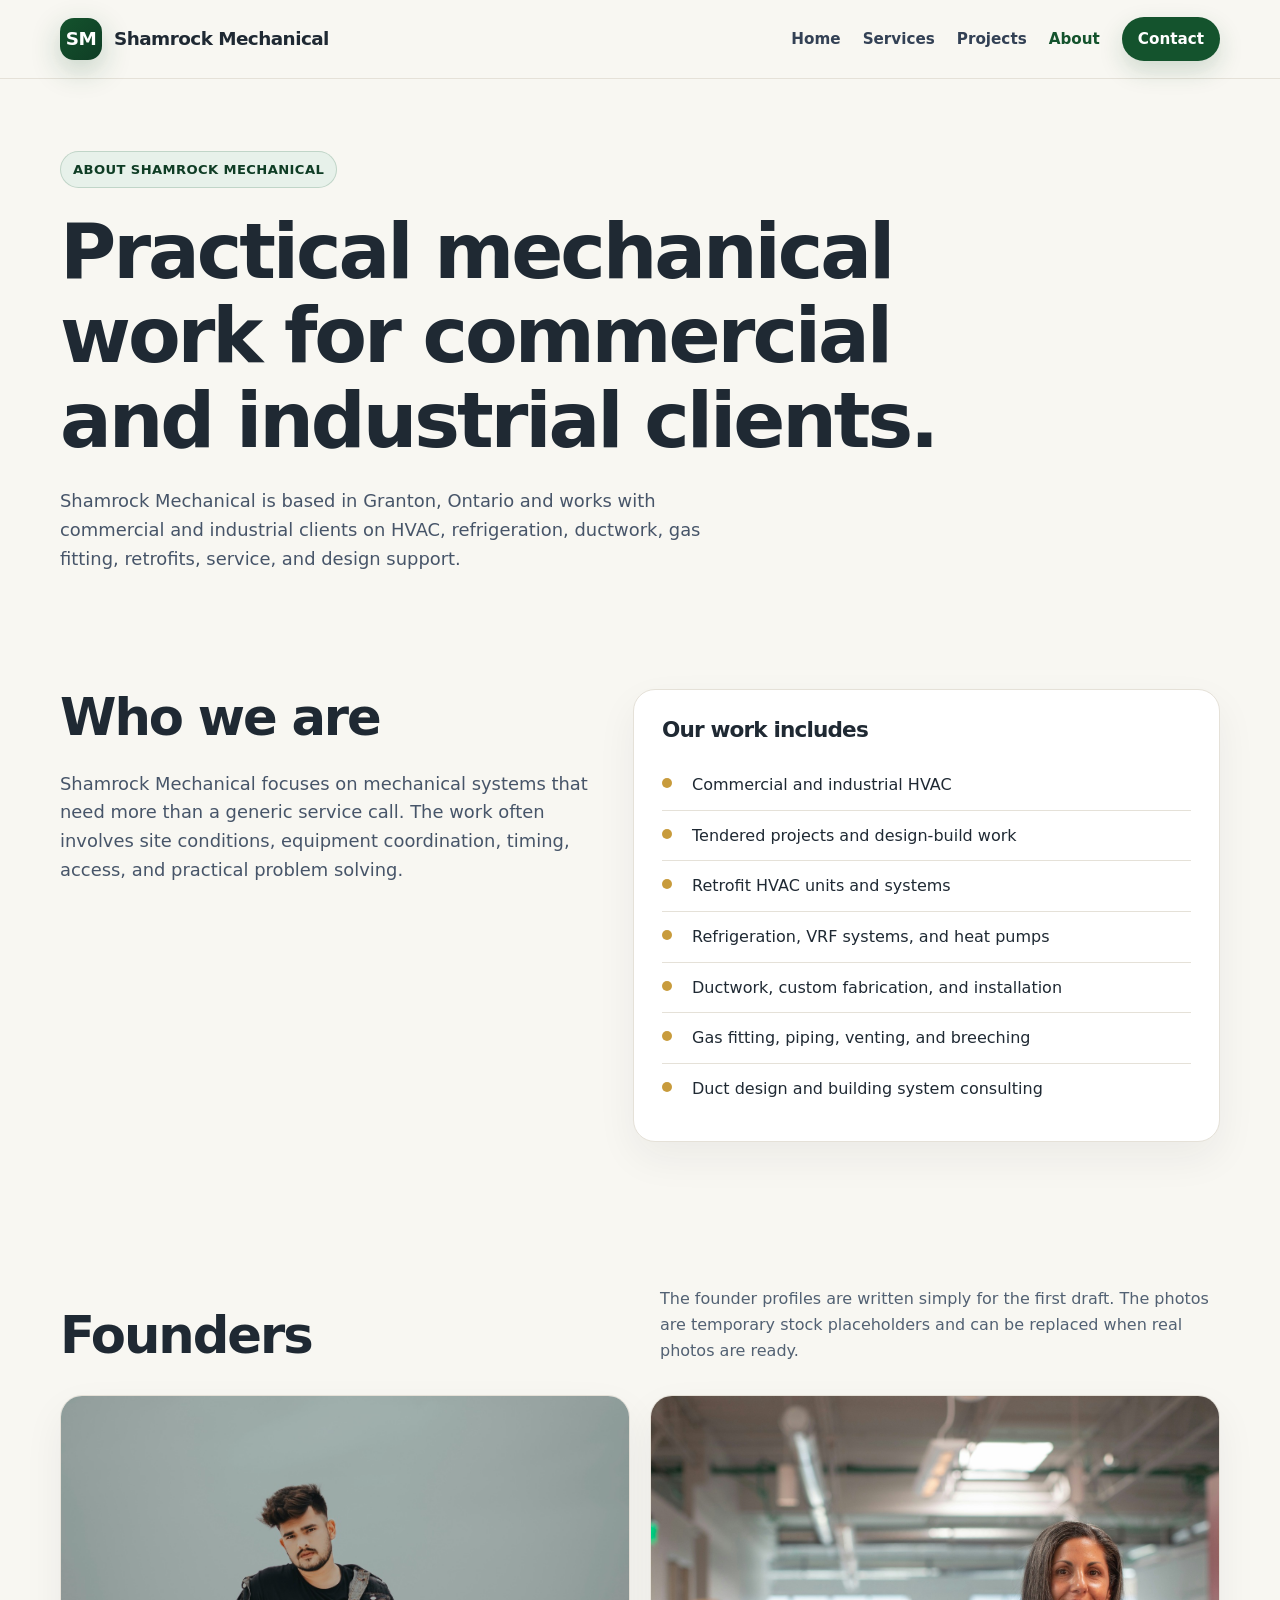
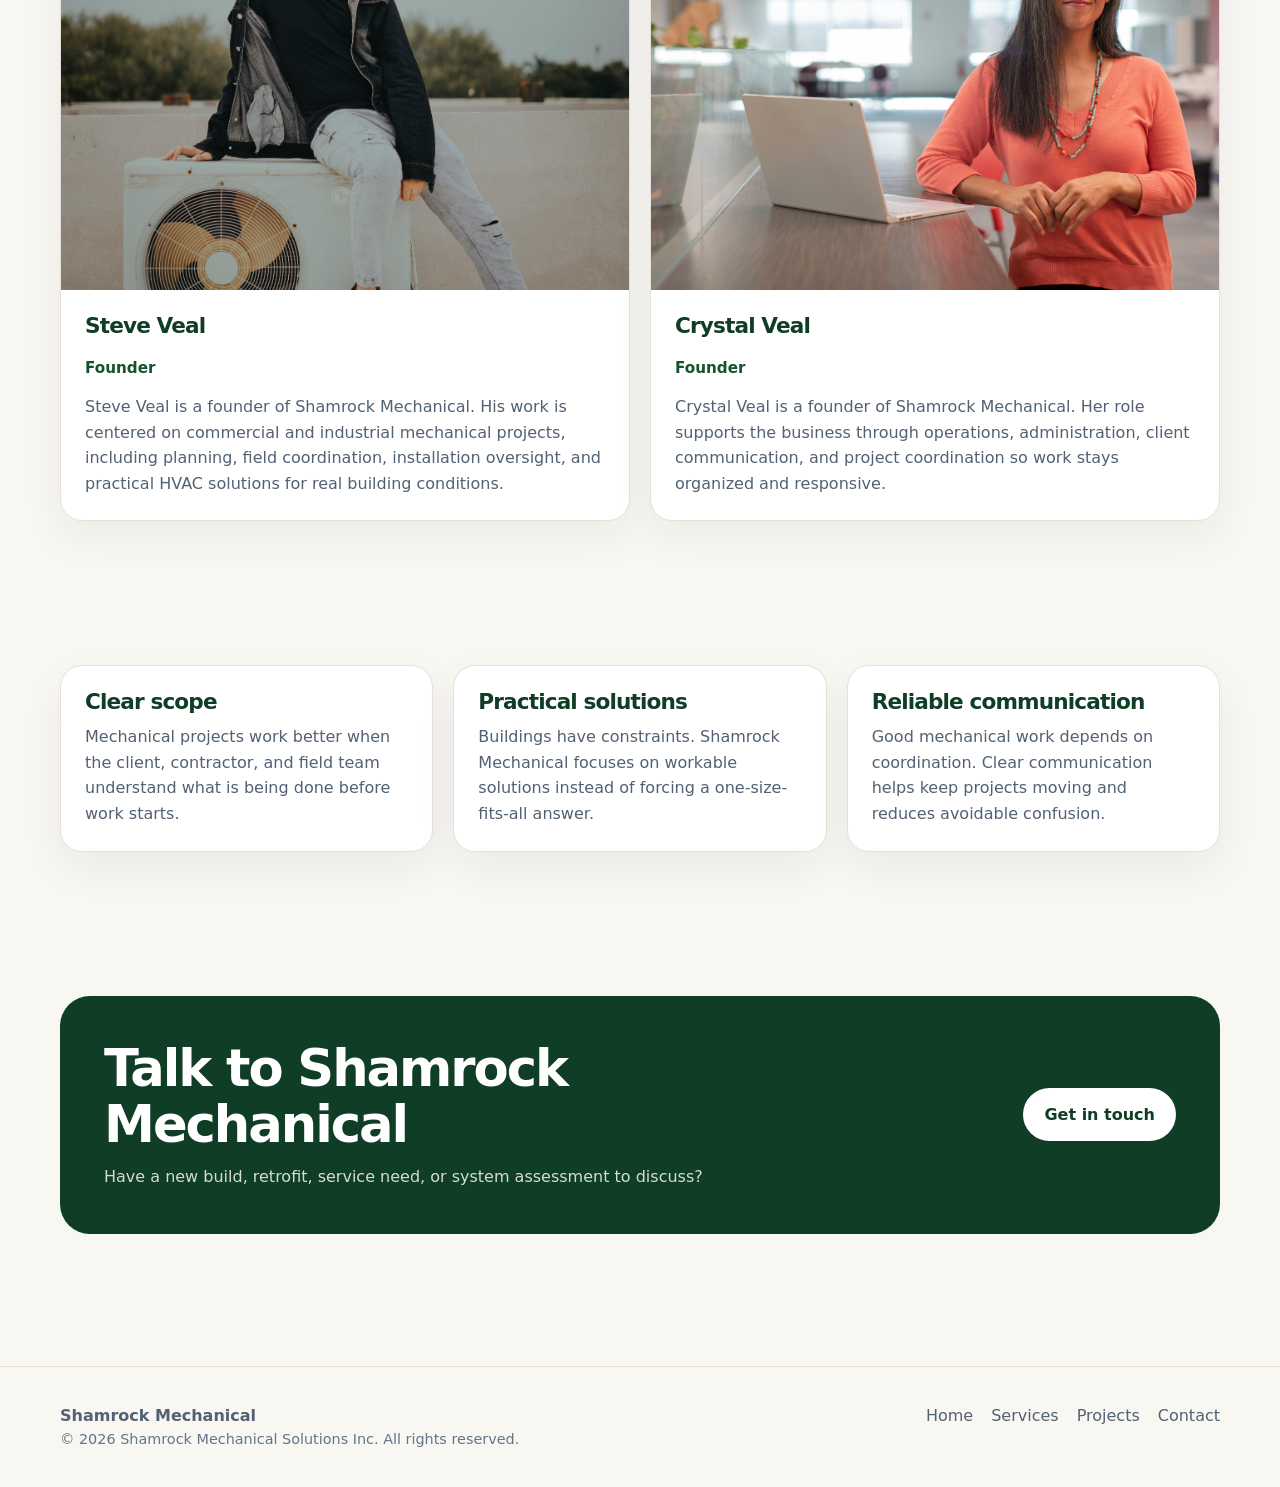
==== about.html @ e5d86e03 "Initial website draft" ====
<!doctype html>
<html lang="en">
<head>
  <meta charset="utf-8">
  <meta name="viewport" content="width=device-width, initial-scale=1">
  <title>About | Shamrock Mechanical</title>
  <meta name="description" content="Learn about Shamrock Mechanical, a commercial and industrial HVAC company based in Granton, Ontario.">
  <link rel="stylesheet" href="styles.css">
</head>
<body>
  <header class="site-header">
    <div class="container nav">
      <a class="brand" href="index.html"><span class="brand-mark">SM</span><span>Shamrock Mechanical</span></a>
      <nav class="nav-links" aria-label="Main navigation">
        <a href="index.html">Home</a>
        <a href="services.html">Services</a>
        <a href="projects.html">Projects</a>
        <a class="active" href="about.html">About</a>
        <a class="nav-cta" href="contact.html">Contact</a>
      </nav>
    </div>
  </header>

  <main>
    <section class="page-hero">
      <div class="container">
        <span class="kicker">About Shamrock Mechanical</span>
        <h1>Practical mechanical work for commercial and industrial clients.</h1>
        <p class="lede">Shamrock Mechanical is based in Granton, Ontario and works with commercial and industrial clients on HVAC, refrigeration, ductwork, gas fitting, retrofits, service, and design support.</p>
      </div>
    </section>

    <section class="section">
      <div class="container split">
        <div>
          <h2>Who we are</h2>
          <p class="lede">Shamrock Mechanical focuses on mechanical systems that need more than a generic service call. The work often involves site conditions, equipment coordination, timing, access, and practical problem solving.</p>
        </div>
        <div class="panel">
          <h3>Our work includes</h3>
          <ul class="check-list">
            <li>Commercial and industrial HVAC</li>
            <li>Tendered projects and design-build work</li>
            <li>Retrofit HVAC units and systems</li>
            <li>Refrigeration, VRF systems, and heat pumps</li>
            <li>Ductwork, custom fabrication, and installation</li>
            <li>Gas fitting, piping, venting, and breeching</li>
            <li>Duct design and building system consulting</li>
          </ul>
        </div>
      </div>
    </section>

    <section class="section">
      <div class="container">
        <div class="section-header">
          <h2>Founders</h2>
          <p>The founder profiles are written simply for the first draft. The photos are temporary stock placeholders and can be replaced when real photos are ready.</p>
        </div>
        <!-- Founder photos are temporary placeholders. Replace with real photos when available. -->
        <div class="grid-2">
          <article class="card team-card">
            <img src="assets/images/steve-veal-placeholder.jpg" alt="Steve Veal">
            <div class="team-copy">
              <h3>Steve Veal</h3>
              <span class="role">Founder</span>
              <p>Steve Veal is a founder of Shamrock Mechanical. His work is centered on commercial and industrial mechanical projects, including planning, field coordination, installation oversight, and practical HVAC solutions for real building conditions.</p>
            </div>
          </article>
          <article class="card team-card">
            <img src="assets/images/crystal-veal-placeholder.jpg" alt="Crystal Veal">
            <div class="team-copy">
              <h3>Crystal Veal</h3>
              <span class="role">Founder</span>
              <p>Crystal Veal is a founder of Shamrock Mechanical. Her role supports the business through operations, administration, client communication, and project coordination so work stays organized and responsive.</p>
            </div>
          </article>
        </div>
      </div>
    </section>

    <section class="section">
      <div class="container grid-3">
        <article class="card">
          <h3>Clear scope</h3>
          <p>Mechanical projects work better when the client, contractor, and field team understand what is being done before work starts.</p>
        </article>
        <article class="card">
          <h3>Practical solutions</h3>
          <p>Buildings have constraints. Shamrock Mechanical focuses on workable solutions instead of forcing a one-size-fits-all answer.</p>
        </article>
        <article class="card">
          <h3>Reliable communication</h3>
          <p>Good mechanical work depends on coordination. Clear communication helps keep projects moving and reduces avoidable confusion.</p>
        </article>
      </div>
    </section>

    <section class="section">
      <div class="container">
        <div class="band">
          <div>
            <h2>Talk to Shamrock Mechanical</h2>
            <p>Have a new build, retrofit, service need, or system assessment to discuss?</p>
          </div>
          <a class="btn" href="contact.html">Get in touch</a>
        </div>
      </div>
    </section>
  </main>

  <footer class="site-footer">
    <div class="container footer-inner">
      <div><strong>Shamrock Mechanical</strong><p class="small">© 2026 Shamrock Mechanical Solutions Inc. All rights reserved.</p></div>
      <div class="footer-links"><a href="index.html">Home</a><a href="services.html">Services</a><a href="projects.html">Projects</a><a href="contact.html">Contact</a></div>
    </div>
  </footer>
</body>
</html>
---- styles.css ----
:root {
  --green: #14532d;
  --green-dark: #0f3d25;
  --green-soft: #e7f1ea;
  --charcoal: #1f2933;
  --steel: #64748b;
  --warm-white: #f8f7f2;
  --white: #ffffff;
  --border: #e5e1d8;
  --gold: #c89b3c;
  --shadow: 0 24px 70px rgba(31, 41, 51, 0.12);
  --radius: 22px;
  --max: 1160px;
}

* {
  box-sizing: border-box;
}

body {
  margin: 0;
  font-family: Inter, ui-sans-serif, system-ui, -apple-system, BlinkMacSystemFont, "Segoe UI", sans-serif;
  color: var(--charcoal);
  background: var(--warm-white);
  line-height: 1.6;
}

img {
  max-width: 100%;
  display: block;
}

a {
  color: inherit;
  text-decoration: none;
}

.container {
  width: min(var(--max), calc(100% - 40px));
  margin: 0 auto;
}

.site-header {
  position: sticky;
  top: 0;
  z-index: 20;
  background: rgba(248, 247, 242, 0.94);
  backdrop-filter: blur(12px);
  border-bottom: 1px solid var(--border);
}

.nav {
  display: flex;
  align-items: center;
  justify-content: space-between;
  gap: 24px;
  min-height: 78px;
}

.brand {
  display: flex;
  align-items: center;
  gap: 12px;
  font-weight: 800;
  letter-spacing: -0.03em;
  font-size: 1.15rem;
}

.brand-mark {
  width: 42px;
  height: 42px;
  border-radius: 14px;
  background: linear-gradient(135deg, var(--green), var(--green-dark));
  display: grid;
  place-items: center;
  color: var(--white);
  font-weight: 900;
  box-shadow: 0 10px 30px rgba(20, 83, 45, 0.24);
}

.nav-links {
  display: flex;
  align-items: center;
  gap: 22px;
  color: #334155;
  font-size: 0.95rem;
  font-weight: 650;
}

.nav-links a:hover,
.nav-links a.active {
  color: var(--green);
}

.nav-cta {
  padding: 10px 16px;
  border-radius: 999px;
  background: var(--green);
  color: var(--white) !important;
  box-shadow: 0 10px 24px rgba(20, 83, 45, 0.18);
}

.hero {
  padding: 84px 0 72px;
}

.hero-grid {
  display: grid;
  grid-template-columns: minmax(0, 1.05fr) minmax(320px, 0.95fr);
  gap: 48px;
  align-items: center;
}

.kicker {
  display: inline-flex;
  align-items: center;
  gap: 8px;
  padding: 7px 12px;
  border: 1px solid rgba(20, 83, 45, 0.18);
  border-radius: 999px;
  color: var(--green-dark);
  background: var(--green-soft);
  font-size: 0.82rem;
  font-weight: 750;
  letter-spacing: 0.03em;
  text-transform: uppercase;
}

h1,
h2,
h3 {
  line-height: 1.1;
  letter-spacing: -0.04em;
  margin: 0;
}

h1 {
  margin-top: 22px;
  font-size: clamp(2.5rem, 6vw, 5.1rem);
  max-width: 900px;
}

h2 {
  font-size: clamp(2rem, 4vw, 3.25rem);
}

h3 {
  font-size: 1.35rem;
}

p {
  margin: 0;
}

.lede {
  margin-top: 24px;
  max-width: 650px;
  color: #475569;
  font-size: 1.12rem;
}

.hero-actions {
  margin-top: 34px;
  display: flex;
  flex-wrap: wrap;
  gap: 14px;
}

.btn {
  display: inline-flex;
  align-items: center;
  justify-content: center;
  min-height: 48px;
  padding: 13px 20px;
  border-radius: 999px;
  font-weight: 800;
  border: 1px solid transparent;
}

.btn-primary {
  background: var(--green);
  color: var(--white);
}

.btn-secondary {
  background: var(--white);
  color: var(--green-dark);
  border-color: var(--border);
}

.hero-card {
  background: var(--white);
  border: 1px solid var(--border);
  border-radius: calc(var(--radius) + 8px);
  box-shadow: var(--shadow);
  overflow: hidden;
}

.hero-card img {
  width: 100%;
  aspect-ratio: 1.15 / 1;
  object-fit: cover;
}

.hero-card-body {
  padding: 22px;
}

.hero-card-body strong {
  color: var(--green-dark);
}

.section {
  padding: 72px 0;
}

.section-header {
  display: flex;
  align-items: end;
  justify-content: space-between;
  gap: 28px;
  margin-bottom: 32px;
}

.section-header p {
  max-width: 560px;
  color: #526173;
}

.grid-3,
.grid-4,
.grid-2 {
  display: grid;
  gap: 20px;
}

.grid-2 {
  grid-template-columns: repeat(2, minmax(0, 1fr));
}

.grid-3 {
  grid-template-columns: repeat(3, minmax(0, 1fr));
}

.grid-4 {
  grid-template-columns: repeat(4, minmax(0, 1fr));
}

.card {
  background: var(--white);
  border: 1px solid var(--border);
  border-radius: var(--radius);
  padding: 24px;
  box-shadow: 0 16px 40px rgba(31, 41, 51, 0.06);
}

.card img {
  width: 100%;
  aspect-ratio: 1.2 / 1;
  object-fit: cover;
  border-radius: 16px;
  margin-bottom: 18px;
}

.card h3 {
  margin-bottom: 10px;
  color: var(--green-dark);
}

.card p,
.card li {
  color: #526173;
}

.card ul {
  margin: 14px 0 0;
  padding-left: 18px;
}

.band {
  background: var(--green-dark);
  color: var(--white);
  border-radius: calc(var(--radius) + 8px);
  padding: 44px;
  display: grid;
  grid-template-columns: 1.4fr 0.8fr;
  gap: 28px;
  align-items: center;
}

.band p {
  color: rgba(255, 255, 255, 0.82);
  margin-top: 12px;
}

.band .btn {
  justify-self: end;
  background: var(--white);
  color: var(--green-dark);
}

.page-hero {
  padding: 72px 0 44px;
}

.page-hero h1 {
  max-width: 900px;
}

.split {
  display: grid;
  grid-template-columns: 0.95fr 1.05fr;
  gap: 42px;
  align-items: start;
}

.panel {
  background: var(--white);
  border: 1px solid var(--border);
  border-radius: var(--radius);
  padding: 28px;
  box-shadow: 0 16px 40px rgba(31, 41, 51, 0.06);
}

.panel + .panel {
  margin-top: 18px;
}

.check-list {
  list-style: none;
  padding: 0;
  margin: 18px 0 0;
}

.check-list li {
  padding: 12px 0 12px 30px;
  border-bottom: 1px solid var(--border);
  position: relative;
}

.check-list li::before {
  content: "";
  position: absolute;
  left: 0;
  top: 18px;
  width: 10px;
  height: 10px;
  border-radius: 50%;
  background: var(--gold);
}

.check-list li:last-child {
  border-bottom: 0;
}

.team-card {
  padding: 0;
  overflow: hidden;
}

.team-card img {
  width: 100%;
  aspect-ratio: 1.15 / 1;
  object-fit: cover;
  margin: 0;
  border-radius: 0;
}

.team-copy {
  padding: 24px;
}

.role {
  display: inline-block;
  margin: 8px 0 14px;
  color: var(--green);
  font-weight: 800;
  font-size: 0.95rem;
}

.contact-grid {
  display: grid;
  grid-template-columns: 1fr 1.2fr;
  gap: 26px;
}

.contact-list {
  display: grid;
  gap: 14px;
  margin-top: 20px;
}

.contact-item {
  padding: 18px;
  background: var(--white);
  border: 1px solid var(--border);
  border-radius: 18px;
}

.contact-item span {
  display: block;
  color: var(--steel);
  font-size: 0.9rem;
  margin-bottom: 4px;
}

.form-note {
  color: #526173;
  margin-top: 14px;
}

.placeholder-form {
  display: grid;
  gap: 14px;
}

.placeholder-form label {
  font-weight: 750;
  color: var(--charcoal);
}

.placeholder-form input,
.placeholder-form textarea {
  width: 100%;
  padding: 14px 15px;
  border: 1px solid var(--border);
  border-radius: 14px;
  font: inherit;
  background: #fff;
}

.placeholder-form textarea {
  min-height: 140px;
  resize: vertical;
}

.site-footer {
  margin-top: 60px;
  padding: 36px 0;
  border-top: 1px solid var(--border);
  color: #526173;
}

.footer-inner {
  display: flex;
  justify-content: space-between;
  gap: 24px;
  flex-wrap: wrap;
}

.footer-links {
  display: flex;
  gap: 18px;
  flex-wrap: wrap;
}

.small {
  font-size: 0.9rem;
  color: var(--steel);
}

@media (max-width: 900px) {
  .hero-grid,
  .split,
  .band,
  .contact-grid {
    grid-template-columns: 1fr;
  }

  .grid-3,
  .grid-4,
  .grid-2 {
    grid-template-columns: 1fr;
  }

  .section-header {
    display: block;
  }

  .section-header p {
    margin-top: 14px;
  }

  .band .btn {
    justify-self: start;
  }

  .nav {
    align-items: flex-start;
    flex-direction: column;
    padding: 18px 0;
  }

  .nav-links {
    width: 100%;
    overflow-x: auto;
    padding-bottom: 4px;
  }
}

@media (max-width: 520px) {
  .container {
    width: min(var(--max), calc(100% - 28px));
  }

  .hero,
  .section,
  .page-hero {
    padding: 48px 0;
  }

  .band {
    padding: 28px;
  }
}
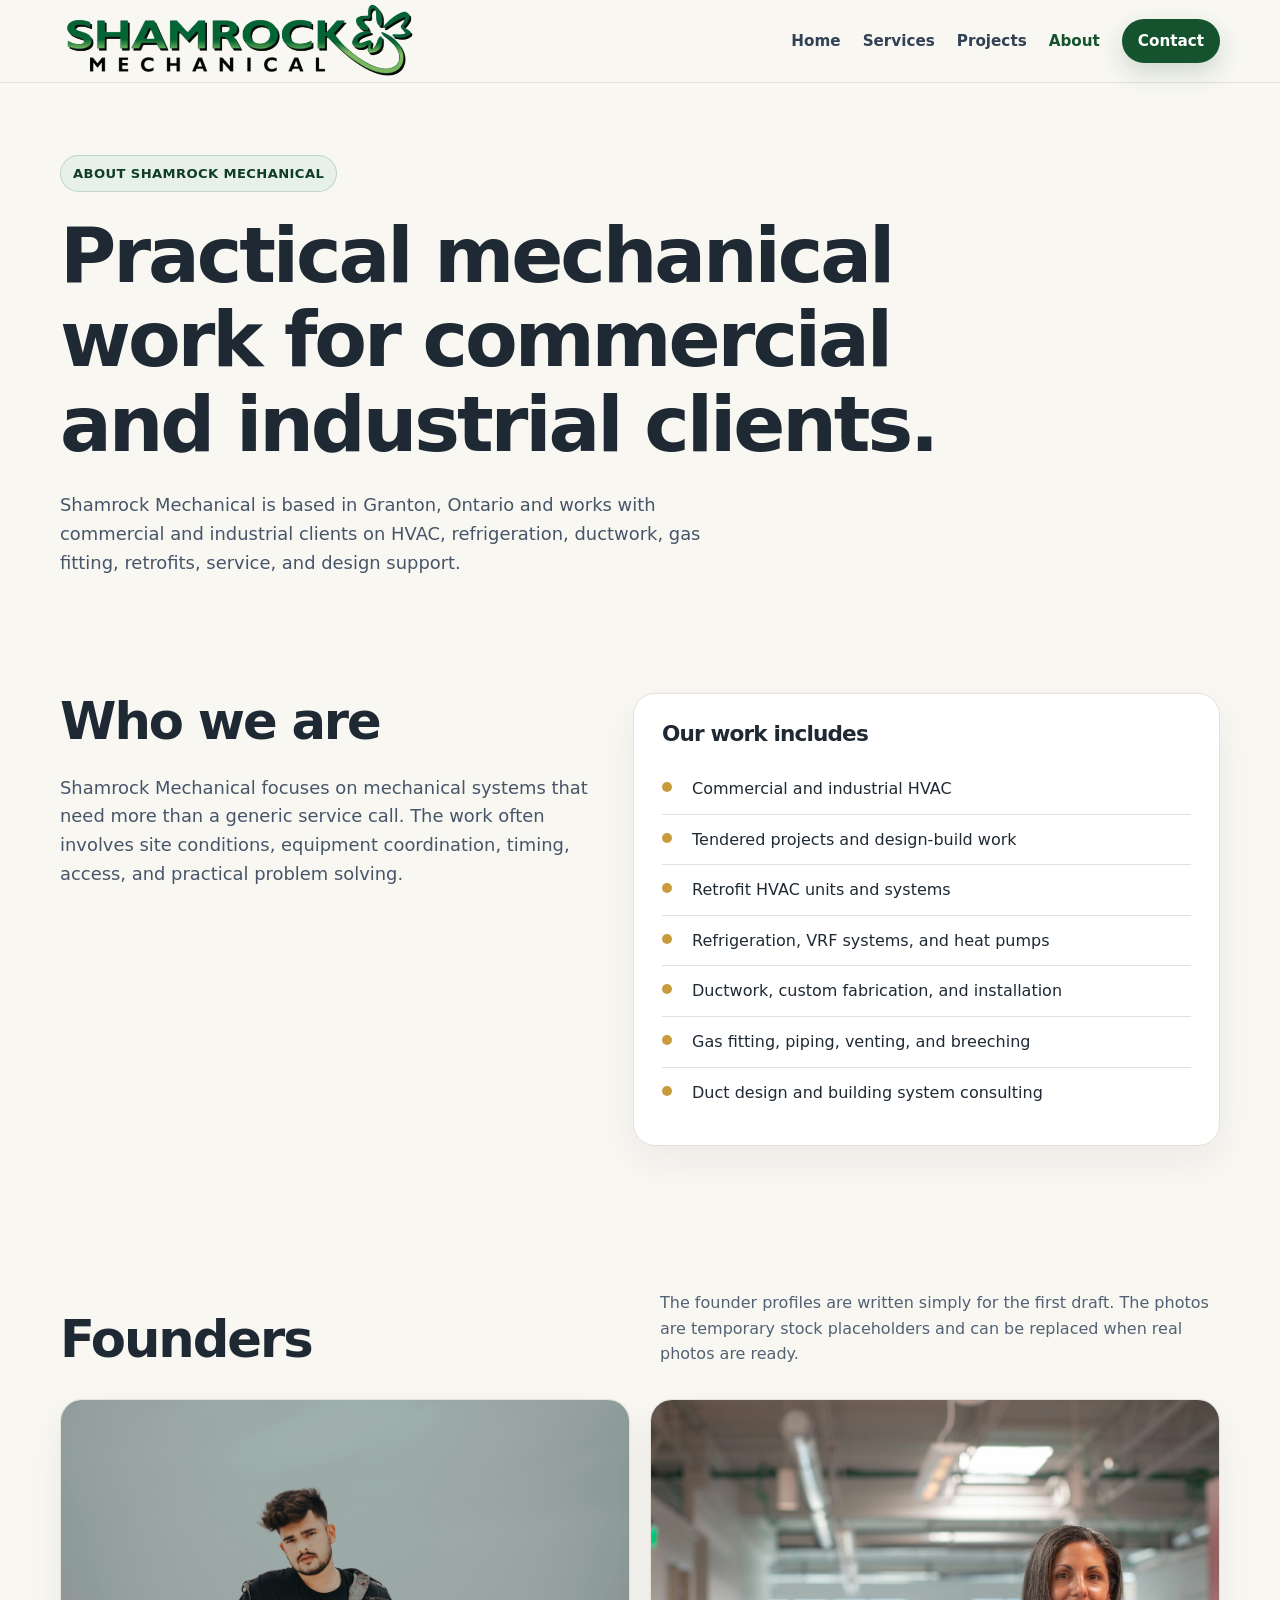
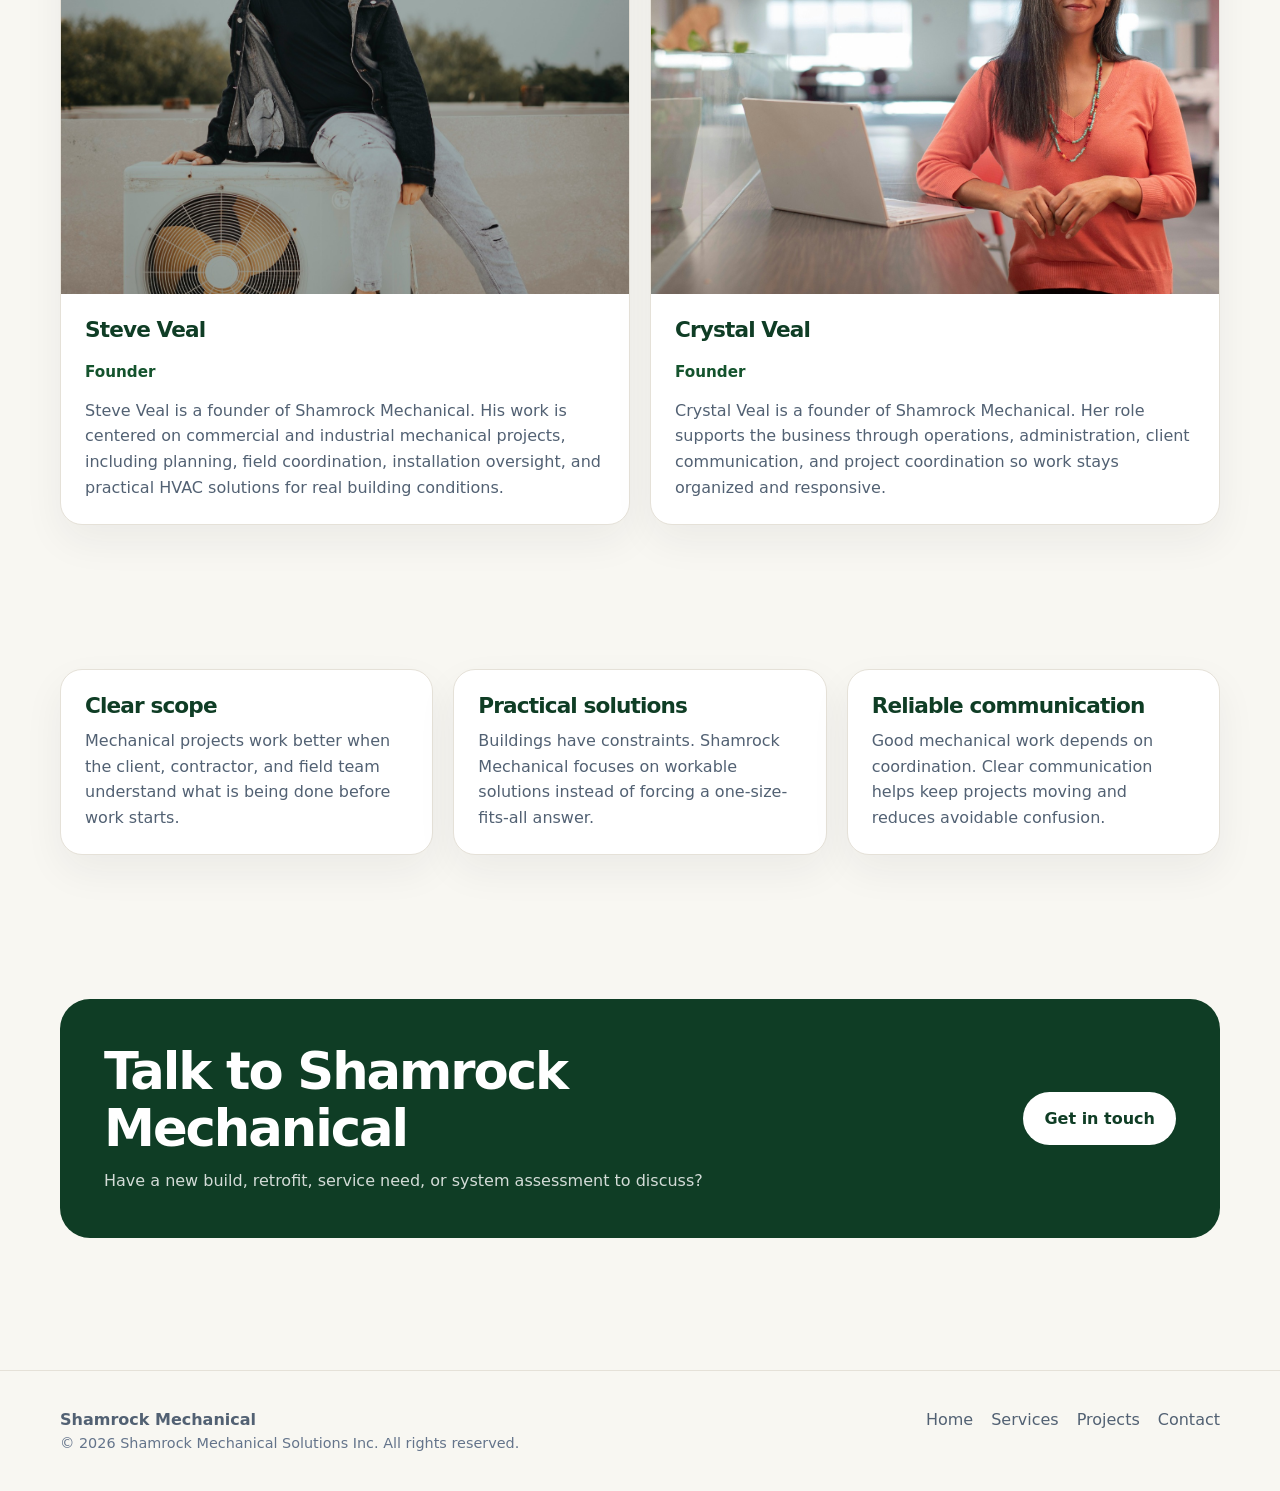
==== commit f61cf32a: "Updated with Shamrock Logo" ====
--- a/about.html
+++ b/about.html
@@ -10,7 +10,7 @@
 <body>
   <header class="site-header">
     <div class="container nav">
-      <a class="brand" href="index.html"><span class="brand-mark">SM</span><span>Shamrock Mechanical</span></a>
+      <a class="brand" href="index.html" aria-label="Shamrock Mechanical home"><img class="brand-logo" src="assets/logo/shamrock-logo-compact.png" alt="Shamrock Mechanical logo"></a>
       <nav class="nav-links" aria-label="Main navigation">
         <a href="index.html">Home</a>
         <a href="services.html">Services</a>
--- a/styles.css
+++ b/styles.css
@@ -60,22 +60,12 @@
 .brand {
   display: flex;
   align-items: center;
-  gap: 12px;
-  font-weight: 800;
-  letter-spacing: -0.03em;
-  font-size: 1.15rem;
-}
-
-.brand-mark {
-  width: 42px;
-  height: 42px;
-  border-radius: 14px;
-  background: linear-gradient(135deg, var(--green), var(--green-dark));
-  display: grid;
-  place-items: center;
-  color: var(--white);
-  font-weight: 900;
-  box-shadow: 0 10px 30px rgba(20, 83, 45, 0.24);
+  flex: 0 0 auto;
+}
+
+.brand-logo {
+  width: clamp(220px, 28vw, 360px);
+  height: auto;
 }
 
 .nav-links {
@@ -499,6 +489,10 @@
 }
 
 @media (max-width: 520px) {
+  .brand-logo {
+    width: 210px;
+  }
+
   .container {
     width: min(var(--max), calc(100% - 28px));
   }
